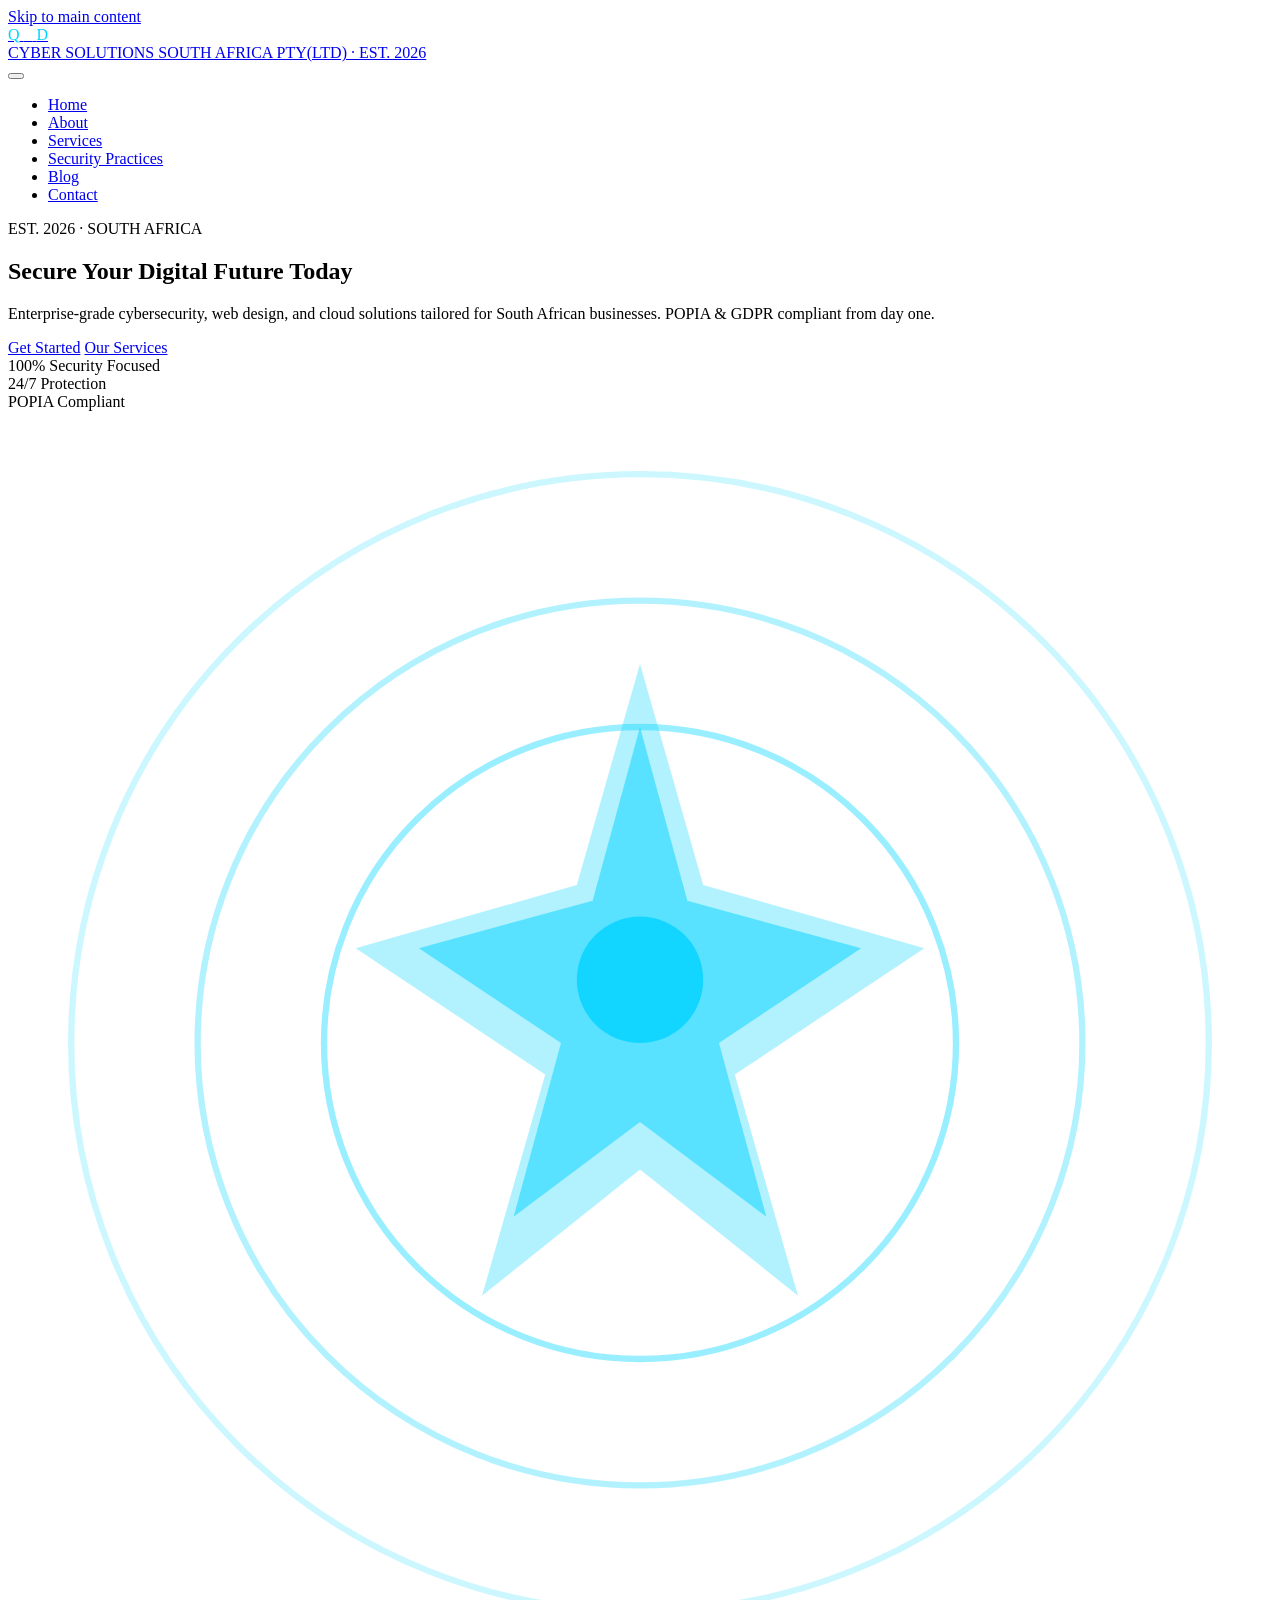
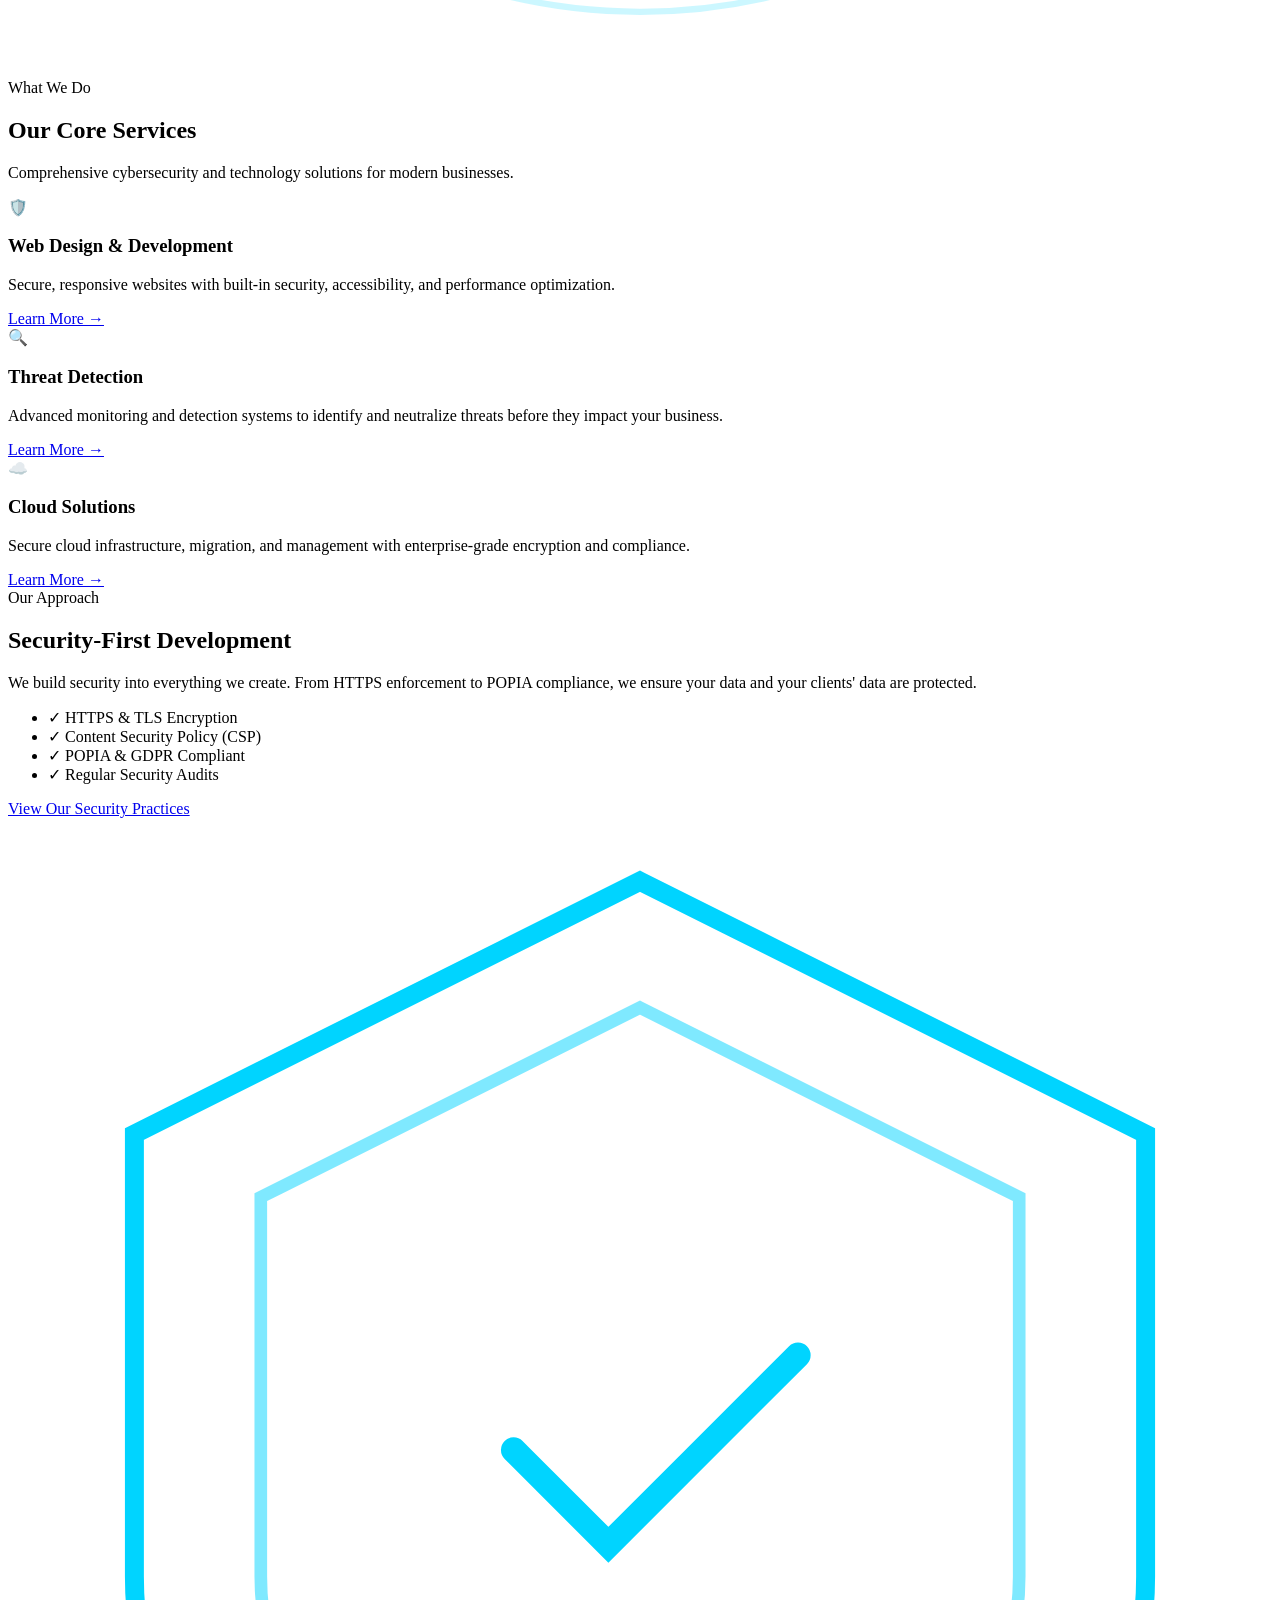
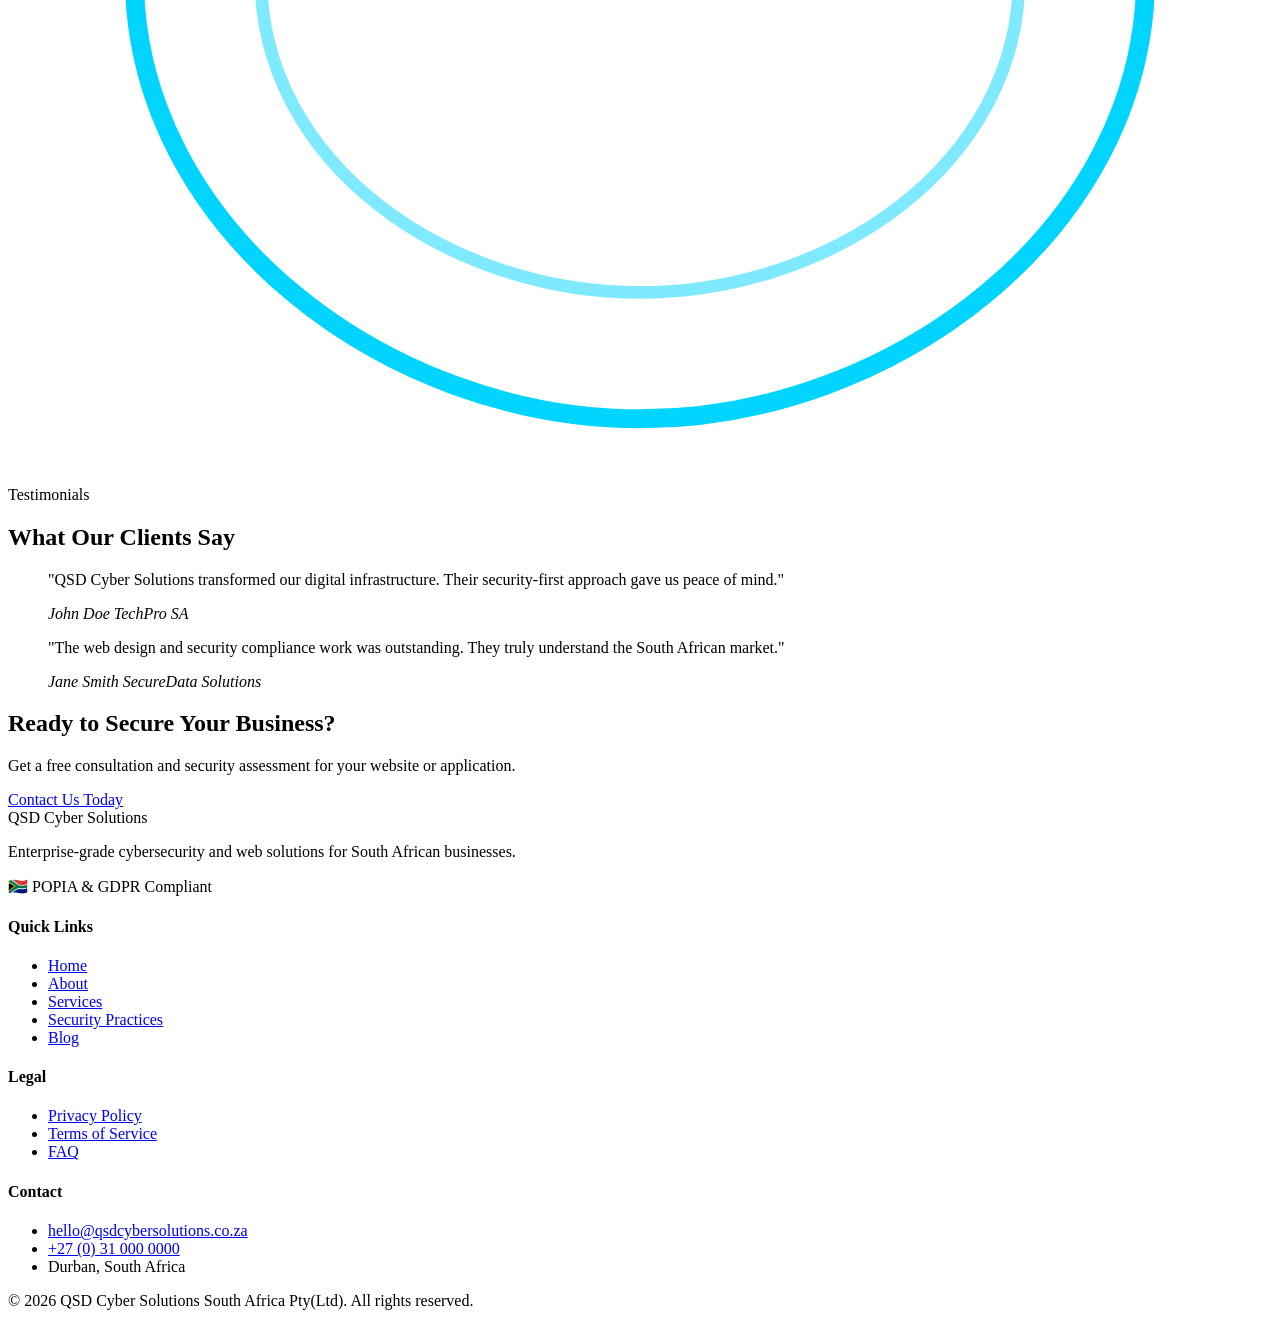
==== index.html @ 890af14a "Add files via upload" ====
<!DOCTYPE html>
<html lang="en">
<head>
    <meta charset="UTF-8">
    <meta name="viewport" content="width=device-width, initial-scale=1.0">
    <title>QSD Cyber Solutions | Cybersecurity & Web Design South Africa</title>
    <meta name="description" content="QSD Cyber Solutions provides enterprise-grade cybersecurity, web design, and cloud solutions in South Africa. POPIA & GDPR compliant.">
    <meta name="keywords" content="cybersecurity, web design, cloud solutions, POPIA, GDPR, South Africa, Durban">
    
    <!-- Open Graph Tags -->
    <meta property="og:title" content="QSD Cyber Solutions | Cybersecurity & Web Design">
    <meta property="og:description" content="Enterprise-grade cybersecurity and web solutions in South Africa.">
    <meta property="og:type" content="website">
    <meta property="og:url" content="https://qsdcybersolutions.co.za">
    <meta property="og:image" content="https://qsdcybersolutions.co.za/assets/images/og-image.jpg">
    
    <!-- Canonical URL -->
    <link rel="canonical" href="https://mfaniseni411202.github.io/qsdcybersolutions//">
    
    <!-- Stylesheets -->
    <link rel="stylesheet" href="assets/css/style.css">
    
    <!-- Preconnect for Google Fonts -->
    <link rel="preconnect" href="https://fonts.googleapis.com">
    <link rel="preconnect" href="https://fonts.gstatic.com" crossorigin>
    <link href="https://fonts.googleapis.com/css2?family=Inter:wght@300;400;500;600;700;900&display=swap" rel="stylesheet">
    
    <!-- Favicon -->
    <link rel="icon" type="image/x-icon" href="assets/images/favicon.ico">
</head>
<body>
    <!-- Skip to main content - Accessibility -->
    <a href="#main-content" class="skip-link">Skip to main content</a>
    
    <!-- Header -->
    <header role="banner" class="site-header">
        <div class="container">
            <div class="header-inner">
                <!-- Logo with Pixar-style animation -->
                <div class="logo-container">
                    <a href="/" aria-label="QSD Cyber Solutions Home">
                        <div class="logo-wrapper">
                            <!-- Light source (Pixar-style) -->
                            <div class="logo-light-source" aria-hidden="true">
                                <div class="light-beam"></div>
                            </div>
                            <!-- Animated letters -->
                            <div class="logo-letters">
                                <span class="logo-letter" style="color: #00d4ff;">Q</span>
                                <span class="logo-letter" style="color: #ffffff;">S</span>
                                <span class="logo-letter" style="color: #00d4ff;">D</span>
                            </div>
                            <div class="logo-text">
                                <span class="logo-subtitle">CYBER SOLUTIONS</span>
                                <span class="logo-subtitle-small">SOUTH AFRICA PTY(LTD) · EST. 2026</span>
                            </div>
                        </div>
                    </a>
                </div>
                
                <!-- Navigation -->
                <nav role="navigation" aria-label="Main navigation" class="main-nav">
                    <button class="nav-toggle" aria-expanded="false" aria-controls="nav-menu" aria-label="Toggle navigation menu">
                        <span class="hamburger"></span>
                        <span class="hamburger"></span>
                        <span class="hamburger"></span>
                    </button>
                    <ul id="nav-menu" class="nav-menu" role="menubar">
                        <li role="none"><a href="/" role="menuitem" aria-current="page">Home</a></li>
                        <li role="none"><a href="/about.html" role="menuitem">About</a></li>
                        <li role="none"><a href="/services.html" role="menuitem">Services</a></li>
                        <li role="none"><a href="/security-practices.html" role="menuitem">Security Practices</a></li>
                        <li role="none"><a href="/blog/" role="menuitem">Blog</a></li>
                        <li role="none"><a href="/contact.html" role="menuitem" class="nav-cta">Contact</a></li>
                    </ul>
                </nav>
            </div>
        </div>
    </header>
    
    <!-- Main Content -->
    <main id="main-content" role="main">
        <!-- Hero Section -->
        <section class="hero" aria-labelledby="hero-title">
            <div class="container">
                <div class="hero-grid">
                    <div class="hero-content">
                        <div class="hero-badge">EST. 2026 · SOUTH AFRICA</div>
                        <h1 id="hero-title">Secure Your Digital Future <span class="highlight">Today</span></h1>
                        <p class="hero-description">
                            Enterprise-grade cybersecurity, web design, and cloud solutions tailored for 
                            South African businesses. POPIA & GDPR compliant from day one.
                        </p>
                        <div class="hero-buttons">
                            <a href="/contact.html" class="btn btn-primary">Get Started</a>
                            <a href="/services.html" class="btn btn-secondary">Our Services</a>
                        </div>
                        <div class="hero-stats">
                            <div class="stat-item">
                                <span class="stat-number">100%</span>
                                <span class="stat-label">Security Focused</span>
                            </div>
                            <div class="stat-item">
                                <span class="stat-number">24/7</span>
                                <span class="stat-label">Protection</span>
                            </div>
                            <div class="stat-item">
                                <span class="stat-number">POPIA</span>
                                <span class="stat-label">Compliant</span>
                            </div>
                        </div>
                    </div>
                    <div class="hero-image" aria-hidden="true">
                        <div class="hero-graphic">
                            <svg viewBox="0 0 400 400" fill="none" xmlns="http://www.w3.org/2000/svg">
                                <circle cx="200" cy="200" r="180" stroke="#00d4ff" stroke-width="2" opacity="0.2"/>
                                <circle cx="200" cy="200" r="140" stroke="#00d4ff" stroke-width="2" opacity="0.3"/>
                                <circle cx="200" cy="200" r="100" stroke="#00d4ff" stroke-width="2" opacity="0.4"/>
                                <path d="M200 80 L220 150 L290 170 L230 210 L250 280 L200 240 L150 280 L170 210 L110 170 L180 150 L200 80Z" fill="#00d4ff" opacity="0.3"/>
                                <path d="M200 100 L215 155 L270 170 L225 200 L240 255 L200 225 L160 255 L175 200 L130 170 L185 155 L200 100Z" fill="#00d4ff" opacity="0.5"/>
                                <circle cx="200" cy="180" r="20" fill="#00d4ff" opacity="0.8"/>
                            </svg>
                        </div>
                    </div>
                </div>
            </div>
        </section>
        
        <!-- Services Overview -->
        <section class="services-overview" aria-labelledby="services-title">
            <div class="container">
                <div class="section-header">
                    <span class="section-tag">What We Do</span>
                    <h2 id="services-title">Our Core Services</h2>
                    <p>Comprehensive cybersecurity and technology solutions for modern businesses.</p>
                </div>
                <div class="services-grid">
                    <article class="service-card">
                        <div class="service-icon" aria-hidden="true">🛡️</div>
                        <h3>Web Design & Development</h3>
                        <p>Secure, responsive websites with built-in security, accessibility, and performance optimization.</p>
                        <a href="/services.html#web-design" aria-label="Learn more about Web Design">Learn More →</a>
                    </article>
                    <article class="service-card">
                        <div class="service-icon" aria-hidden="true">🔍</div>
                        <h3>Threat Detection</h3>
                        <p>Advanced monitoring and detection systems to identify and neutralize threats before they impact your business.</p>
                        <a href="/services.html#threat-detection" aria-label="Learn more about Threat Detection">Learn More →</a>
                    </article>
                    <article class="service-card">
                        <div class="service-icon" aria-hidden="true">☁️</div>
                        <h3>Cloud Solutions</h3>
                        <p>Secure cloud infrastructure, migration, and management with enterprise-grade encryption and compliance.</p>
                        <a href="/services.html#cloud-solutions" aria-label="Learn more about Cloud Solutions">Learn More →</a>
                    </article>
                </div>
            </div>
        </section>
        
        <!-- Security Practices Teaser -->
        <section class="security-teaser" aria-labelledby="security-title">
            <div class="container">
                <div class="security-teaser-grid">
                    <div class="security-teaser-content">
                        <span class="section-tag">Our Approach</span>
                        <h2 id="security-title">Security-First Development</h2>
                        <p>We build security into everything we create. From HTTPS enforcement to POPIA compliance, we ensure your data and your clients' data are protected.</p>
                        <ul class="security-features">
                            <li>✓ HTTPS & TLS Encryption</li>
                            <li>✓ Content Security Policy (CSP)</li>
                            <li>✓ POPIA & GDPR Compliant</li>
                            <li>✓ Regular Security Audits</li>
                        </ul>
                        <a href="/security-practices.html" class="btn btn-primary">View Our Security Practices</a>
                    </div>
                    <div class="security-teaser-image" aria-hidden="true">
                        <div class="security-shield">
                            <svg viewBox="0 0 200 200" fill="none">
                                <path d="M100 10 L180 50 L180 120 C180 160 140 190 100 190 C60 190 20 160 20 120 L20 50 L100 10Z" stroke="#00d4ff" stroke-width="3" fill="none"/>
                                <path d="M100 30 L160 60 L160 120 C160 150 130 170 100 170 C70 170 40 150 40 120 L40 60 L100 30Z" stroke="#00d4ff" stroke-width="2" fill="none" opacity="0.5"/>
                                <path d="M80 100 L95 115 L125 85" stroke="#00d4ff" stroke-width="4" stroke-linecap="round"/>
                            </svg>
                        </div>
                    </div>
                </div>
            </div>
        </section>
        
        <!-- Testimonials -->
        <section class="testimonials" aria-labelledby="testimonials-title">
            <div class="container">
                <div class="section-header">
                    <span class="section-tag">Testimonials</span>
                    <h2 id="testimonials-title">What Our Clients Say</h2>
                </div>
                <div class="testimonials-grid">
                    <blockquote class="testimonial-card">
                        <p>"QSD Cyber Solutions transformed our digital infrastructure. Their security-first approach gave us peace of mind."</p>
                        <cite>
                            <span class="client-name">John Doe</span>
                            <span class="client-company">TechPro SA</span>
                        </cite>
                    </blockquote>
                    <blockquote class="testimonial-card">
                        <p>"The web design and security compliance work was outstanding. They truly understand the South African market."</p>
                        <cite>
                            <span class="client-name">Jane Smith</span>
                            <span class="client-company">SecureData Solutions</span>
                        </cite>
                    </blockquote>
                </div>
            </div>
        </section>
        
        <!-- CTA Section -->
        <section class="cta-section" aria-labelledby="cta-title">
            <div class="container">
                <div class="cta-content">
                    <h2 id="cta-title">Ready to Secure Your Business?</h2>
                    <p>Get a free consultation and security assessment for your website or application.</p>
                    <a href="/contact.html" class="btn btn-primary btn-large">Contact Us Today</a>
                </div>
            </div>
        </section>
    </main>
    
    <!-- Footer -->
    <footer role="contentinfo" class="site-footer">
        <div class="container">
            <div class="footer-grid">
                <div class="footer-brand">
                    <div class="footer-logo">
                        <span class="footer-logo-letter">QSD</span>
                        <span class="footer-logo-text">Cyber Solutions</span>
                    </div>
                    <p>Enterprise-grade cybersecurity and web solutions for South African businesses.</p>
                    <p class="footer-compliance">🇿🇦 POPIA & GDPR Compliant</p>
                </div>
                <div class="footer-links">
                    <h4>Quick Links</h4>
                    <ul>
                        <li><a href="/">Home</a></li>
                        <li><a href="/about.html">About</a></li>
                        <li><a href="/services.html">Services</a></li>
                        <li><a href="/security-practices.html">Security Practices</a></li>
                        <li><a href="/blog/">Blog</a></li>
                    </ul>
                </div>
                <div class="footer-links">
                    <h4>Legal</h4>
                    <ul>
                        <li><a href="/privacy.html">Privacy Policy</a></li>
                        <li><a href="/terms.html">Terms of Service</a></li>
                        <li><a href="/faq.html">FAQ</a></li>
                    </ul>
                </div>
                <div class="footer-contact">
                    <h4>Contact</h4>
                    <ul>
                        <li><a href="mailto:hello@qsdcybersolutions.co.za">hello@qsdcybersolutions.co.za</a></li>
                        <li><a href="tel:+27310000000">+27 (0) 31 000 0000</a></li>
                        <li>Durban, South Africa</li>
                    </ul>
                </div>
            </div>
            <div class="footer-bottom">
                <p>&copy; 2026 QSD Cyber Solutions South Africa Pty(Ltd). All rights reserved.</p>
            </div>
        </div>
    </footer>
    
    <!-- JavaScript -->
    <script src="assets/js/main.js" defer></script>
</body>
</html>
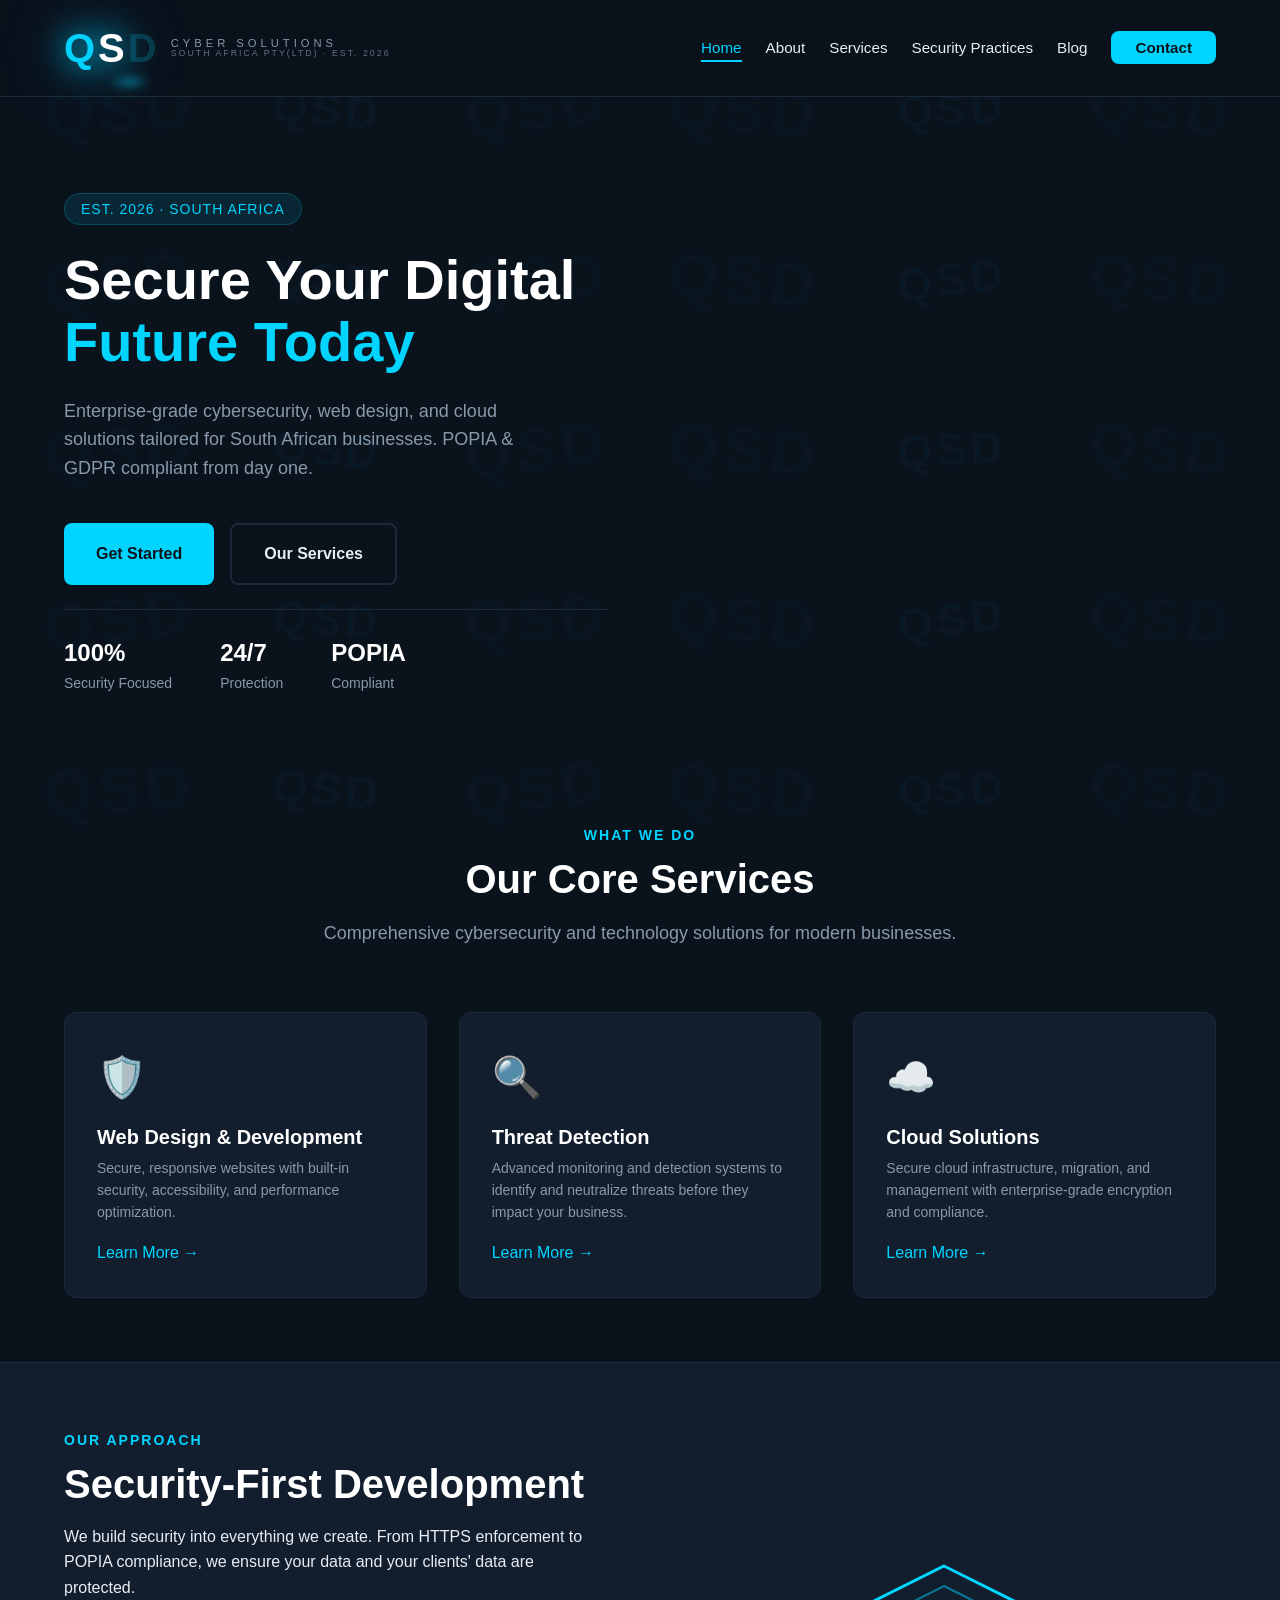
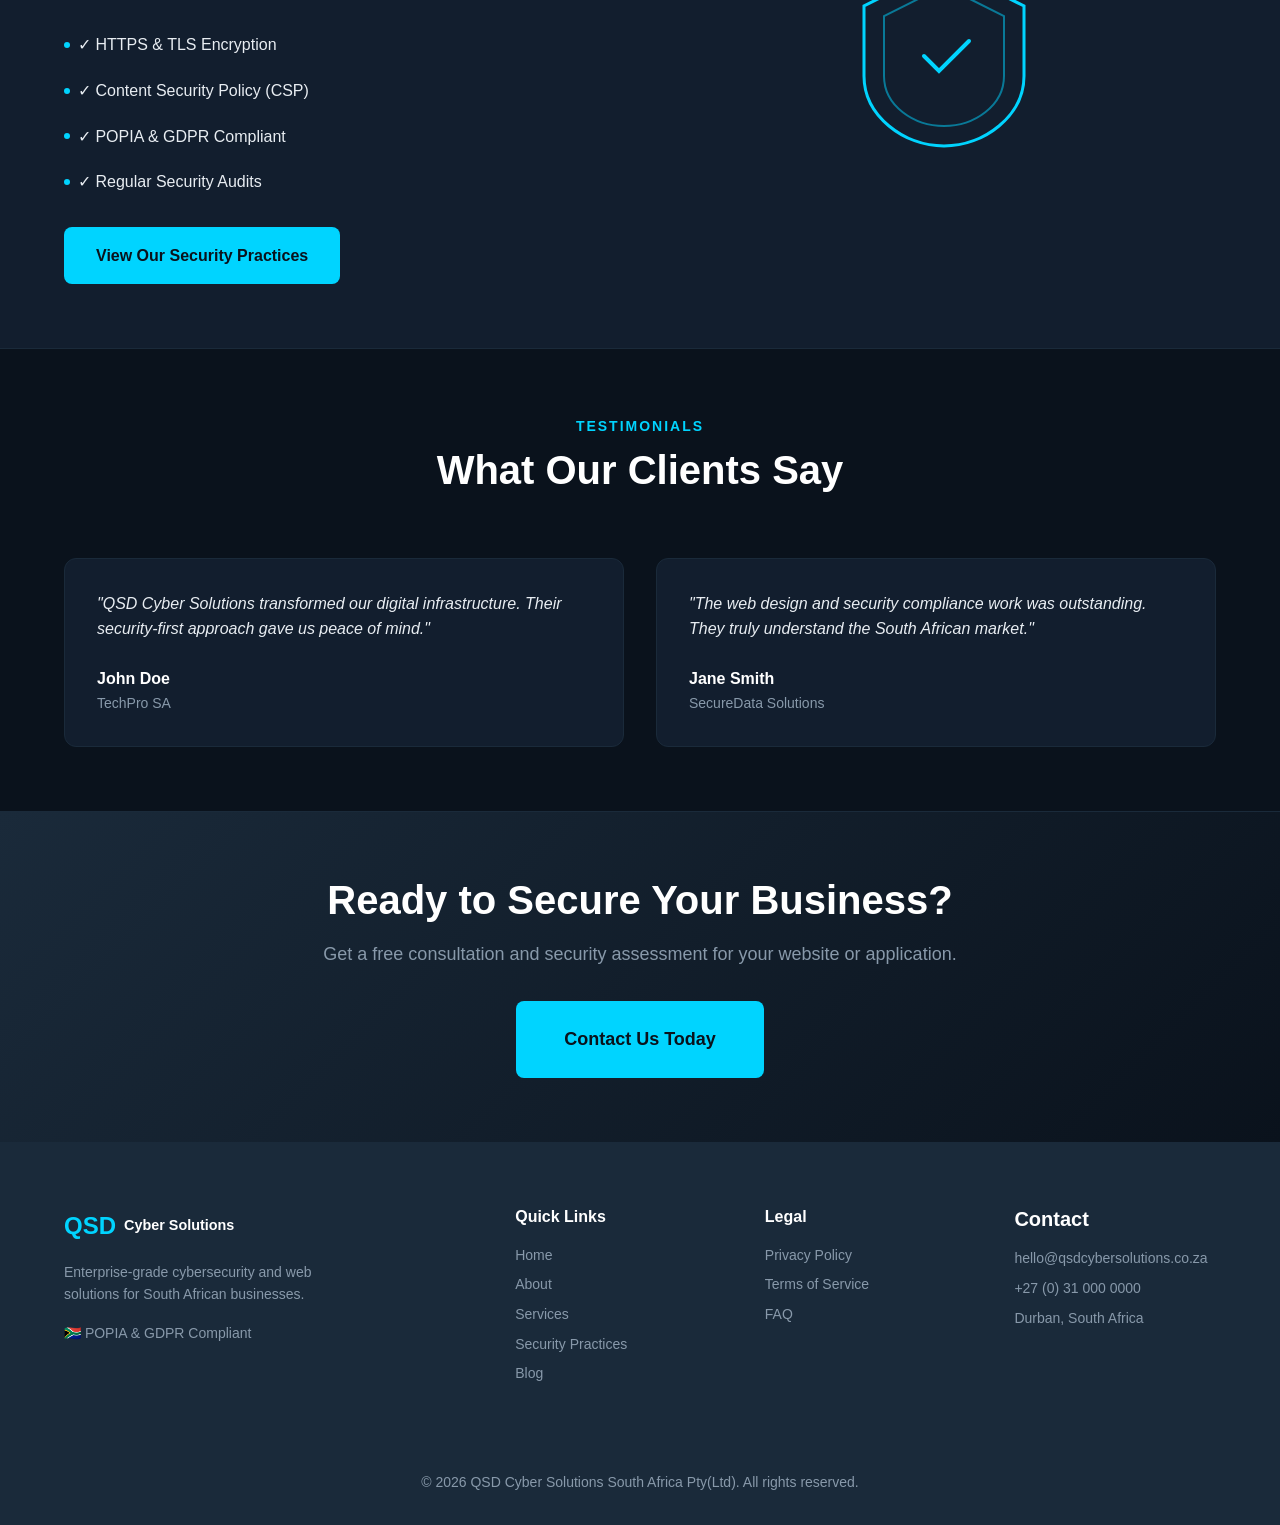
==== commit 28f8a9f4: "Add files via upload" ====
--- a/index.html
+++ b/index.html
@@ -12,10 +12,9 @@
     <meta property="og:description" content="Enterprise-grade cybersecurity and web solutions in South Africa.">
     <meta property="og:type" content="website">
     <meta property="og:url" content="https://qsdcybersolutions.co.za">
-    <meta property="og:image" content="https://qsdcybersolutions.co.za/assets/images/og-image.jpg">
     
     <!-- Canonical URL -->
-    <link rel="canonical" href="https://mfaniseni411202.github.io/qsdcybersolutions//">
+    <link rel="canonical" href="https://qsdcybersolutions.co.za/">
     
     <!-- Stylesheets -->
     <link rel="stylesheet" href="assets/css/style.css">
@@ -25,10 +24,171 @@
     <link rel="preconnect" href="https://fonts.gstatic.com" crossorigin>
     <link href="https://fonts.googleapis.com/css2?family=Inter:wght@300;400;500;600;700;900&display=swap" rel="stylesheet">
     
-    <!-- Favicon -->
-    <link rel="icon" type="image/x-icon" href="assets/images/favicon.ico">
+    <!-- ===== QSD BACKGROUND STYLES ===== -->
+    <style>
+        /* ========================================
+           QSD LOGO BACKGROUND PATTERN
+           ======================================== */
+        .qsd-bg-pattern {
+            position: fixed;
+            top: 0;
+            left: 0;
+            right: 0;
+            bottom: 0;
+            z-index: 0;
+            pointer-events: none;
+            overflow: hidden;
+            display: grid;
+            grid-template-columns: repeat(auto-fill, minmax(140px, 1fr));
+            gap: 30px 50px;
+            padding: 40px;
+            opacity: 0.06;
+        }
+
+        .qsd-bg-pattern .qsd-logo-bg {
+            font-size: 3.5rem;
+            font-weight: 900;
+            color: #00d4ff;
+            font-family: 'Inter', sans-serif;
+            display: flex;
+            align-items: center;
+            justify-content: center;
+            text-shadow: 0 0 40px rgba(0, 212, 255, 0.1);
+            letter-spacing: 4px;
+            animation: qsdFloat 15s infinite ease-in-out;
+            opacity: 0.5;
+            transition: opacity 3s ease;
+        }
+
+        .qsd-bg-pattern .qsd-logo-bg:nth-child(1) { animation-delay: 0s; }
+        .qsd-bg-pattern .qsd-logo-bg:nth-child(2) { animation-delay: 0.8s; }
+        .qsd-bg-pattern .qsd-logo-bg:nth-child(3) { animation-delay: 1.6s; }
+        .qsd-bg-pattern .qsd-logo-bg:nth-child(4) { animation-delay: 2.4s; }
+        .qsd-bg-pattern .qsd-logo-bg:nth-child(5) { animation-delay: 3.2s; }
+        .qsd-bg-pattern .qsd-logo-bg:nth-child(6) { animation-delay: 4.0s; }
+        .qsd-bg-pattern .qsd-logo-bg:nth-child(7) { animation-delay: 0.4s; }
+        .qsd-bg-pattern .qsd-logo-bg:nth-child(8) { animation-delay: 1.2s; }
+        .qsd-bg-pattern .qsd-logo-bg:nth-child(9) { animation-delay: 2.0s; }
+        .qsd-bg-pattern .qsd-logo-bg:nth-child(10) { animation-delay: 2.8s; }
+        .qsd-bg-pattern .qsd-logo-bg:nth-child(11) { animation-delay: 3.6s; }
+        .qsd-bg-pattern .qsd-logo-bg:nth-child(12) { animation-delay: 4.4s; }
+        .qsd-bg-pattern .qsd-logo-bg:nth-child(13) { animation-delay: 0.6s; }
+        .qsd-bg-pattern .qsd-logo-bg:nth-child(14) { animation-delay: 1.4s; }
+        .qsd-bg-pattern .qsd-logo-bg:nth-child(15) { animation-delay: 2.2s; }
+        .qsd-bg-pattern .qsd-logo-bg:nth-child(16) { animation-delay: 3.0s; }
+        .qsd-bg-pattern .qsd-logo-bg:nth-child(17) { animation-delay: 3.8s; }
+        .qsd-bg-pattern .qsd-logo-bg:nth-child(18) { animation-delay: 4.6s; }
+        .qsd-bg-pattern .qsd-logo-bg:nth-child(19) { animation-delay: 0.2s; }
+        .qsd-bg-pattern .qsd-logo-bg:nth-child(20) { animation-delay: 1.0s; }
+
+        .qsd-bg-pattern .qsd-logo-bg:nth-child(3n+1) { font-size: 4rem; opacity: 0.4; }
+        .qsd-bg-pattern .qsd-logo-bg:nth-child(3n+2) { font-size: 2.8rem; opacity: 0.6; }
+        .qsd-bg-pattern .qsd-logo-bg:nth-child(3n+3) { font-size: 3.8rem; opacity: 0.3; }
+
+        .qsd-bg-pattern .qsd-logo-bg:nth-child(4n+1) { transform: rotate(-3deg); }
+        .qsd-bg-pattern .qsd-logo-bg:nth-child(4n+2) { transform: rotate(5deg); }
+        .qsd-bg-pattern .qsd-logo-bg:nth-child(4n+3) { transform: rotate(-7deg); }
+        .qsd-bg-pattern .qsd-logo-bg:nth-child(4n+4) { transform: rotate(4deg); }
+
+        @keyframes qsdFloat {
+            0%, 100% {
+                transform: translateY(0px) scale(1);
+            }
+            25% {
+                transform: translateY(-8px) scale(1.02);
+            }
+            50% {
+                transform: translateY(5px) scale(0.98);
+            }
+            75% {
+                transform: translateY(-4px) scale(1.01);
+            }
+        }
+
+        /* Content sits above background */
+        .site-header,
+        .hero,
+        .services-overview,
+        .security-teaser,
+        .testimonials,
+        .cta-section,
+        .site-footer,
+        main,
+        footer {
+            position: relative;
+            z-index: 1;
+        }
+
+        .hero {
+            z-index: 2;
+        }
+
+        @media (max-width: 768px) {
+            .qsd-bg-pattern {
+                grid-template-columns: repeat(auto-fill, minmax(100px, 1fr));
+                gap: 20px 30px;
+                padding: 20px;
+                opacity: 0.04;
+            }
+            .qsd-bg-pattern .qsd-logo-bg {
+                font-size: 2.5rem;
+            }
+            .qsd-bg-pattern .qsd-logo-bg:nth-child(3n+1) { font-size: 3rem; }
+            .qsd-bg-pattern .qsd-logo-bg:nth-child(3n+2) { font-size: 2rem; }
+            .qsd-bg-pattern .qsd-logo-bg:nth-child(3n+3) { font-size: 2.8rem; }
+        }
+
+        @media (max-width: 480px) {
+            .qsd-bg-pattern {
+                grid-template-columns: repeat(auto-fill, minmax(80px, 1fr));
+                gap: 15px 20px;
+                padding: 15px;
+                opacity: 0.03;
+            }
+            .qsd-bg-pattern .qsd-logo-bg {
+                font-size: 2rem;
+            }
+            .qsd-bg-pattern .qsd-logo-bg:nth-child(3n+1) { font-size: 2.4rem; }
+            .qsd-bg-pattern .qsd-logo-bg:nth-child(3n+2) { font-size: 1.6rem; }
+            .qsd-bg-pattern .qsd-logo-bg:nth-child(3n+3) { font-size: 2.2rem; }
+        }
+    </style>
 </head>
 <body>
+    <!-- ===== QSD LOGO BACKGROUND PATTERN ===== -->
+    <div class="qsd-bg-pattern" aria-hidden="true">
+        <span class="qsd-logo-bg">QSD</span>
+        <span class="qsd-logo-bg">QSD</span>
+        <span class="qsd-logo-bg">QSD</span>
+        <span class="qsd-logo-bg">QSD</span>
+        <span class="qsd-logo-bg">QSD</span>
+        <span class="qsd-logo-bg">QSD</span>
+        <span class="qsd-logo-bg">QSD</span>
+        <span class="qsd-logo-bg">QSD</span>
+        <span class="qsd-logo-bg">QSD</span>
+        <span class="qsd-logo-bg">QSD</span>
+        <span class="qsd-logo-bg">QSD</span>
+        <span class="qsd-logo-bg">QSD</span>
+        <span class="qsd-logo-bg">QSD</span>
+        <span class="qsd-logo-bg">QSD</span>
+        <span class="qsd-logo-bg">QSD</span>
+        <span class="qsd-logo-bg">QSD</span>
+        <span class="qsd-logo-bg">QSD</span>
+        <span class="qsd-logo-bg">QSD</span>
+        <span class="qsd-logo-bg">QSD</span>
+        <span class="qsd-logo-bg">QSD</span>
+        <span class="qsd-logo-bg">QSD</span>
+        <span class="qsd-logo-bg">QSD</span>
+        <span class="qsd-logo-bg">QSD</span>
+        <span class="qsd-logo-bg">QSD</span>
+        <span class="qsd-logo-bg">QSD</span>
+        <span class="qsd-logo-bg">QSD</span>
+        <span class="qsd-logo-bg">QSD</span>
+        <span class="qsd-logo-bg">QSD</span>
+        <span class="qsd-logo-bg">QSD</span>
+        <span class="qsd-logo-bg">QSD</span>
+    </div>
+
     <!-- Skip to main content - Accessibility -->
     <a href="#main-content" class="skip-link">Skip to main content</a>
     
@@ -40,11 +200,9 @@
                 <div class="logo-container">
                     <a href="/" aria-label="QSD Cyber Solutions Home">
                         <div class="logo-wrapper">
-                            <!-- Light source (Pixar-style) -->
                             <div class="logo-light-source" aria-hidden="true">
                                 <div class="light-beam"></div>
                             </div>
-                            <!-- Animated letters -->
                             <div class="logo-letters">
                                 <span class="logo-letter" style="color: #00d4ff;">Q</span>
                                 <span class="logo-letter" style="color: #ffffff;">S</span>
@@ -86,10 +244,10 @@
                 <div class="hero-grid">
                     <div class="hero-content">
                         <div class="hero-badge">EST. 2026 · SOUTH AFRICA</div>
-                        <h1 id="hero-title">Secure Your Digital Future <span class="highlight">Today</span></h1>
+                        <h1 id="hero-title">Secure Your Digital <span class="highlight">Future Today</span></h1>
                         <p class="hero-description">
                             Enterprise-grade cybersecurity, web design, and cloud solutions tailored for 
-                            South African businesses. POPIA & GDPR compliant from day one.
+                            South African businesses. POPIA &amp; GDPR compliant from day one.
                         </p>
                         <div class="hero-buttons">
                             <a href="/contact.html" class="btn btn-primary">Get Started</a>
@@ -137,7 +295,7 @@
                 <div class="services-grid">
                     <article class="service-card">
                         <div class="service-icon" aria-hidden="true">🛡️</div>
-                        <h3>Web Design & Development</h3>
+                        <h3>Web Design &amp; Development</h3>
                         <p>Secure, responsive websites with built-in security, accessibility, and performance optimization.</p>
                         <a href="/services.html#web-design" aria-label="Learn more about Web Design">Learn More →</a>
                     </article>
@@ -166,9 +324,9 @@
                         <h2 id="security-title">Security-First Development</h2>
                         <p>We build security into everything we create. From HTTPS enforcement to POPIA compliance, we ensure your data and your clients' data are protected.</p>
                         <ul class="security-features">
-                            <li>✓ HTTPS & TLS Encryption</li>
+                            <li>✓ HTTPS &amp; TLS Encryption</li>
                             <li>✓ Content Security Policy (CSP)</li>
-                            <li>✓ POPIA & GDPR Compliant</li>
+                            <li>✓ POPIA &amp; GDPR Compliant</li>
                             <li>✓ Regular Security Audits</li>
                         </ul>
                         <a href="/security-practices.html" class="btn btn-primary">View Our Security Practices</a>
@@ -234,7 +392,7 @@
                         <span class="footer-logo-text">Cyber Solutions</span>
                     </div>
                     <p>Enterprise-grade cybersecurity and web solutions for South African businesses.</p>
-                    <p class="footer-compliance">🇿🇦 POPIA & GDPR Compliant</p>
+                    <p class="footer-compliance">🇿🇦 POPIA &amp; GDPR Compliant</p>
                 </div>
                 <div class="footer-links">
                     <h4>Quick Links</h4>
--- a/assets/css/style.css
+++ b/assets/css/style.css
@@ -0,0 +1,1597 @@
+/* ========================================
+   QSD Cyber Solutions - Production CSS
+   Security, Accessibility, Performance
+   WCAG 2.1 AA Compliant
+   ======================================== */
+
+/* ========================================
+   1. CSS Variables (Design Tokens)
+   ======================================== */
+:root {
+    /* Colors - High Contrast for Accessibility */
+    --color-primary: #00d4ff;
+    --color-primary-dark: #0099cc;
+    --color-primary-darker: #006699;
+    --color-secondary: #1a2a3a;
+    --color-secondary-light: #2a3a4a;
+    --color-background: #0a121c;
+    --color-background-light: #121e2e;
+    --color-text: #e8edf2;
+    --color-text-muted: #8899aa;
+    --color-text-light: #ffffff;
+    --color-border: #1a2a3a;
+    --color-success: #00cc66;
+    --color-error: #ff4444;
+    --color-warning: #ffaa00;
+    
+    /* Typography */
+    --font-family: 'Inter', -apple-system, BlinkMacSystemFont, 'Segoe UI', Roboto, Oxygen, Ubuntu, sans-serif;
+    --font-size-base: 1rem;
+    --font-size-small: 0.875rem;
+    --font-size-large: 1.125rem;
+    --font-size-xl: 1.25rem;
+    --font-size-2xl: 1.5rem;
+    --font-size-3xl: 2rem;
+    --font-size-4xl: 2.5rem;
+    --font-size-5xl: 3.5rem;
+    
+    /* Spacing */
+    --spacing-xs: 0.25rem;
+    --spacing-sm: 0.5rem;
+    --spacing-md: 1rem;
+    --spacing-lg: 1.5rem;
+    --spacing-xl: 2rem;
+    --spacing-2xl: 3rem;
+    --spacing-3xl: 4rem;
+    --spacing-4xl: 6rem;
+    
+    /* Layout */
+    --container-max-width: 1200px;
+    --border-radius: 8px;
+    --border-radius-lg: 12px;
+    --box-shadow: 0 4px 20px rgba(0, 0, 0, 0.3);
+    --transition: 0.3s ease;
+    
+    /* Z-Index Scale */
+    --z-dropdown: 1000;
+    --z-header: 900;
+    --z-overlay: 800;
+    --z-modal: 1100;
+    --z-skip-link: 9999;
+}
+
+/* ========================================
+   2. Reset & Base
+   ======================================== */
+*,
+*::before,
+*::after {
+    margin: 0;
+    padding: 0;
+    box-sizing: border-box;
+}
+
+html {
+    scroll-behavior: smooth;
+    -webkit-text-size-adjust: 100%;
+}
+
+body {
+    font-family: var(--font-family);
+    font-size: var(--font-size-base);
+    line-height: 1.6;
+    color: var(--color-text);
+    background-color: var(--color-background);
+    -webkit-font-smoothing: antialiased;
+    -moz-osx-font-smoothing: grayscale;
+}
+
+/* ========================================
+   3. Accessibility - Skip Link
+   ======================================== */
+.skip-link {
+    position: absolute;
+    top: -100%;
+    left: 50%;
+    transform: translateX(-50%);
+    padding: var(--spacing-md) var(--spacing-lg);
+    background: var(--color-primary);
+    color: var(--color-background);
+    font-weight: 600;
+    border-radius: 0 0 var(--border-radius) var(--border-radius);
+    z-index: var(--z-skip-link);
+    text-decoration: none;
+    transition: top 0.3s ease;
+}
+
+.skip-link:focus {
+    top: 0;
+}
+
+/* ========================================
+   4. Focus Indicators (Accessibility)
+   ======================================== */
+:focus-visible {
+    outline: 3px solid var(--color-primary);
+    outline-offset: 2px;
+}
+
+/* ========================================
+   5. Container
+   ======================================== */
+.container {
+    max-width: var(--container-max-width);
+    margin: 0 auto;
+    padding: 0 var(--spacing-lg);
+}
+
+/* ========================================
+   6. Typography
+   ======================================== */
+h1, h2, h3, h4, h5, h6 {
+    color: var(--color-text-light);
+    line-height: 1.2;
+    font-weight: 700;
+    margin-bottom: var(--spacing-md);
+}
+
+h1 { font-size: var(--font-size-5xl); }
+h2 { font-size: var(--font-size-4xl); }
+h3 { font-size: var(--font-size-2xl); }
+h4 { font-size: var(--font-size-xl); }
+
+p {
+    margin-bottom: var(--spacing-md);
+    color: var(--color-text);
+}
+
+a {
+    color: var(--color-primary);
+    text-decoration: none;
+    transition: color var(--transition);
+}
+
+a:hover {
+    color: var(--color-primary-dark);
+    text-decoration: underline;
+}
+
+a:focus-visible {
+    outline: 3px solid var(--color-primary);
+    outline-offset: 2px;
+}
+
+ul, ol {
+    padding-left: var(--spacing-xl);
+    margin-bottom: var(--spacing-md);
+}
+
+li {
+    margin-bottom: var(--spacing-xs);
+}
+
+.highlight {
+    color: var(--color-primary);
+}
+
+/* ========================================
+   7. Header & Navigation
+   ======================================== */
+.site-header {
+    background: rgba(10, 18, 28, 0.95);
+    backdrop-filter: blur(10px);
+    -webkit-backdrop-filter: blur(10px);
+    border-bottom: 1px solid var(--color-border);
+    padding: var(--spacing-md) 0;
+    position: sticky;
+    top: 0;
+    z-index: var(--z-header);
+}
+
+.header-inner {
+    display: flex;
+    justify-content: space-between;
+    align-items: center;
+    gap: var(--spacing-lg);
+}
+
+/* ========================================
+   8. Logo & QSD Animation
+   ======================================== */
+.logo-container {
+    flex-shrink: 0;
+}
+
+.logo-wrapper {
+    position: relative;
+    display: inline-flex;
+    align-items: center;
+    gap: var(--spacing-sm);
+}
+
+.logo-light-source {
+    position: absolute;
+    bottom: -5px;
+    left: 0;
+    width: 35px;
+    height: 6px;
+    background: radial-gradient(ellipse, var(--color-primary), transparent);
+    border-radius: 50%;
+    opacity: 0;
+    transition: all 0.8s ease;
+    filter: blur(4px);
+    pointer-events: none;
+}
+
+.logo-light-source.active {
+    opacity: 0.8;
+}
+
+.light-beam {
+    width: 100%;
+    height: 100%;
+    background: radial-gradient(ellipse, var(--color-primary) 10%, rgba(0, 212, 255, 0.3) 50%, transparent 80%);
+    border-radius: 50%;
+    filter: blur(8px);
+    animation: pulse-glow 2s infinite alternate;
+}
+
+@keyframes pulse-glow {
+    0% { transform: scale(1); opacity: 0.7; }
+    100% { transform: scale(1.5); opacity: 1; }
+}
+
+.logo-letters {
+    display: flex;
+    gap: 1px;
+    font-size: 2.5rem;
+    font-weight: 900;
+    letter-spacing: 2px;
+    font-family: var(--font-family);
+}
+
+.logo-letter {
+    display: inline-block;
+    opacity: 0.2;
+    transition: all 0.8s cubic-bezier(0.34, 1.56, 0.64, 1);
+    text-shadow: none;
+}
+
+.logo-letter.lit {
+    opacity: 1;
+    text-shadow: 0 0 30px var(--color-primary), 0 0 60px var(--color-primary-dark);
+    transform: scale(1.05);
+}
+
+.logo-text {
+    display: flex;
+    flex-direction: column;
+    line-height: 1.1;
+    margin-left: var(--spacing-xs);
+}
+
+.logo-subtitle {
+    font-size: 0.7rem;
+    letter-spacing: 4px;
+    color: var(--color-text-muted);
+    font-weight: 500;
+}
+
+.logo-subtitle-small {
+    font-size: 0.55rem;
+    letter-spacing: 2px;
+    color: var(--color-text-muted);
+    font-weight: 300;
+    opacity: 0.7;
+}
+
+/* ========================================
+   9. Navigation
+   ======================================== */
+.main-nav {
+    display: flex;
+    align-items: center;
+}
+
+.nav-menu {
+    display: flex;
+    list-style: none;
+    gap: var(--spacing-lg);
+    align-items: center;
+    padding: 0;
+    margin: 0;
+}
+
+.nav-menu li {
+    margin: 0;
+}
+
+.nav-menu a {
+    color: var(--color-text);
+    font-weight: 500;
+    padding: var(--spacing-xs) 0;
+    position: relative;
+    text-decoration: none;
+    font-size: 0.95rem;
+    transition: color var(--transition);
+}
+
+.nav-menu a:hover,
+.nav-menu a:focus {
+    color: var(--color-primary);
+    text-decoration: none;
+}
+
+.nav-menu a[aria-current="page"] {
+    color: var(--color-primary);
+}
+
+.nav-menu a[aria-current="page"]::after {
+    content: '';
+    position: absolute;
+    bottom: -2px;
+    left: 0;
+    width: 100%;
+    height: 2px;
+    background: var(--color-primary);
+}
+
+.nav-cta {
+    background: var(--color-primary);
+    color: var(--color-background) !important;
+    padding: var(--spacing-sm) var(--spacing-lg) !important;
+    border-radius: var(--border-radius);
+    font-weight: 600 !important;
+    transition: all var(--transition);
+}
+
+.nav-cta:hover {
+    background: var(--color-primary-dark);
+    color: var(--color-text-light) !important;
+    transform: translateY(-2px);
+}
+
+/* Mobile Nav Toggle */
+.nav-toggle {
+    display: none;
+    flex-direction: column;
+    gap: 5px;
+    background: none;
+    border: none;
+    cursor: pointer;
+    padding: var(--spacing-xs);
+    border-radius: var(--border-radius);
+}
+
+.nav-toggle .hamburger {
+    width: 25px;
+    height: 2px;
+    background: var(--color-text);
+    transition: all var(--transition);
+}
+
+.nav-toggle[aria-expanded="true"] .hamburger:nth-child(1) {
+    transform: rotate(45deg) translate(5px, 5px);
+}
+
+.nav-toggle[aria-expanded="true"] .hamburger:nth-child(2) {
+    opacity: 0;
+}
+
+.nav-toggle[aria-expanded="true"] .hamburger:nth-child(3) {
+    transform: rotate(-45deg) translate(5px, -5px);
+}
+
+/* ========================================
+   10. Buttons
+   ======================================== */
+.btn {
+    display: inline-flex;
+    align-items: center;
+    justify-content: center;
+    padding: var(--spacing-md) var(--spacing-xl);
+    border-radius: var(--border-radius);
+    font-weight: 600;
+    font-size: var(--font-size-base);
+    text-decoration: none;
+    cursor: pointer;
+    transition: all var(--transition);
+    border: none;
+    gap: var(--spacing-sm);
+    min-height: 48px;
+}
+
+.btn-primary {
+    background: var(--color-primary);
+    color: var(--color-background);
+}
+
+.btn-primary:hover,
+.btn-primary:focus {
+    background: var(--color-primary-dark);
+    color: var(--color-text-light);
+    transform: translateY(-2px);
+    box-shadow: 0 4px 20px rgba(0, 212, 255, 0.3);
+    text-decoration: none;
+}
+
+.btn-secondary {
+    background: transparent;
+    color: var(--color-text);
+    border: 2px solid var(--color-border);
+}
+
+.btn-secondary:hover,
+.btn-secondary:focus {
+    border-color: var(--color-primary);
+    color: var(--color-primary);
+    transform: translateY(-2px);
+    text-decoration: none;
+}
+
+.btn-large {
+    padding: var(--spacing-lg) var(--spacing-2xl);
+    font-size: var(--font-size-large);
+    min-height: 56px;
+}
+
+/* ========================================
+   11. Hero Section
+   ======================================== */
+.hero {
+    padding: var(--spacing-4xl) 0 var(--spacing-3xl);
+    position: relative;
+    overflow: hidden;
+}
+
+.hero-grid {
+    display: grid;
+    grid-template-columns: 1fr 1fr;
+    gap: var(--spacing-3xl);
+    align-items: center;
+}
+
+.hero-content {
+    display: flex;
+    flex-direction: column;
+    gap: var(--spacing-lg);
+}
+
+.hero-badge {
+    display: inline-block;
+    padding: var(--spacing-xs) var(--spacing-md);
+    background: rgba(0, 212, 255, 0.1);
+    color: var(--color-primary);
+    border-radius: 20px;
+    font-size: var(--font-size-small);
+    font-weight: 500;
+    letter-spacing: 1px;
+    width: fit-content;
+    border: 1px solid rgba(0, 212, 255, 0.2);
+}
+
+.hero h1 {
+    font-size: var(--font-size-5xl);
+    line-height: 1.1;
+    margin-bottom: 0;
+}
+
+.hero-description {
+    font-size: var(--font-size-large);
+    color: var(--color-text-muted);
+    max-width: 500px;
+}
+
+.hero-buttons {
+    display: flex;
+    gap: var(--spacing-md);
+    flex-wrap: wrap;
+}
+
+.hero-stats {
+    display: flex;
+    gap: var(--spacing-2xl);
+    padding-top: var(--spacing-lg);
+    border-top: 1px solid var(--color-border);
+}
+
+.stat-item {
+    display: flex;
+    flex-direction: column;
+}
+
+.stat-number {
+    font-size: var(--font-size-2xl);
+    font-weight: 700;
+    color: var(--color-text-light);
+}
+
+.stat-label {
+    font-size: var(--font-size-small);
+    color: var(--color-text-muted);
+}
+
+.hero-image {
+    display: flex;
+    justify-content: center;
+    align-items: center;
+}
+
+.hero-graphic svg {
+    max-width: 100%;
+    height: auto;
+    animation: float 6s ease-in-out infinite;
+}
+
+@keyframes float {
+    0%, 100% { transform: translateY(0); }
+    50% { transform: translateY(-20px); }
+}
+
+/* ========================================
+   12. Section Headers
+   ======================================== */
+.section-header {
+    text-align: center;
+    max-width: 700px;
+    margin: 0 auto var(--spacing-3xl);
+}
+
+.section-tag {
+    display: inline-block;
+    font-size: var(--font-size-small);
+    font-weight: 600;
+    color: var(--color-primary);
+    letter-spacing: 2px;
+    text-transform: uppercase;
+    margin-bottom: var(--spacing-sm);
+}
+
+.section-header h2 {
+    margin-bottom: var(--spacing-md);
+}
+
+.section-header p {
+    color: var(--color-text-muted);
+    font-size: var(--font-size-large);
+}
+
+/* ========================================
+   13. Services Overview
+   ======================================== */
+.services-overview {
+    padding: var(--spacing-3xl) 0;
+}
+
+.services-grid {
+    display: grid;
+    grid-template-columns: repeat(3, 1fr);
+    gap: var(--spacing-xl);
+}
+
+.service-card {
+    background: var(--color-background-light);
+    padding: var(--spacing-xl);
+    border-radius: var(--border-radius-lg);
+    border: 1px solid var(--color-border);
+    transition: all var(--transition);
+}
+
+.service-card:hover {
+    transform: translateY(-4px);
+    border-color: var(--color-primary);
+    box-shadow: var(--box-shadow);
+}
+
+.service-icon {
+    font-size: 2.5rem;
+    margin-bottom: var(--spacing-md);
+    display: block;
+}
+
+.service-card h3 {
+    font-size: var(--font-size-xl);
+    margin-bottom: var(--spacing-sm);
+}
+
+.service-card p {
+    color: var(--color-text-muted);
+    font-size: var(--font-size-small);
+    margin-bottom: var(--spacing-md);
+}
+
+.service-card a {
+    font-weight: 500;
+    display: inline-flex;
+    align-items: center;
+    gap: var(--spacing-xs);
+}
+
+/* ========================================
+   14. Security Teaser
+   ======================================== */
+.security-teaser {
+    padding: var(--spacing-3xl) 0;
+    background: var(--color-background-light);
+    border-top: 1px solid var(--color-border);
+    border-bottom: 1px solid var(--color-border);
+}
+
+.security-teaser-grid {
+    display: grid;
+    grid-template-columns: 1fr 1fr;
+    gap: var(--spacing-3xl);
+    align-items: center;
+}
+
+.security-teaser-content h2 {
+    margin-bottom: var(--spacing-md);
+}
+
+.security-features {
+    list-style: none;
+    padding: 0;
+    margin: var(--spacing-lg) 0;
+}
+
+.security-features li {
+    padding: var(--spacing-sm) 0;
+    color: var(--color-text);
+    font-size: var(--font-size-base);
+    display: flex;
+    align-items: center;
+    gap: var(--spacing-sm);
+}
+
+.security-features li::before {
+    content: '';
+    display: inline-block;
+    width: 6px;
+    height: 6px;
+    background: var(--color-primary);
+    border-radius: 50%;
+    flex-shrink: 0;
+}
+
+.security-shield {
+    display: flex;
+    justify-content: center;
+    align-items: center;
+}
+
+.security-shield svg {
+    max-width: 200px;
+    height: auto;
+}
+
+/* ========================================
+   15. Testimonials
+   ======================================== */
+.testimonials {
+    padding: var(--spacing-3xl) 0;
+}
+
+.testimonials-grid {
+    display: grid;
+    grid-template-columns: repeat(2, 1fr);
+    gap: var(--spacing-xl);
+}
+
+.testimonial-card {
+    background: var(--color-background-light);
+    padding: var(--spacing-xl);
+    border-radius: var(--border-radius-lg);
+    border: 1px solid var(--color-border);
+}
+
+.testimonial-card p {
+    font-style: italic;
+    font-size: var(--font-size-base);
+    color: var(--color-text);
+    margin-bottom: var(--spacing-lg);
+}
+
+.testimonial-card cite {
+    font-style: normal;
+    display: flex;
+    flex-direction: column;
+}
+
+.client-name {
+    font-weight: 600;
+    color: var(--color-text-light);
+}
+
+.client-company {
+    font-size: var(--font-size-small);
+    color: var(--color-text-muted);
+}
+
+/* ========================================
+   16. CTA Section
+   ======================================== */
+.cta-section {
+    padding: var(--spacing-3xl) 0;
+    background: linear-gradient(135deg, var(--color-secondary), var(--color-background));
+    border-top: 1px solid var(--color-border);
+}
+
+.cta-content {
+    text-align: center;
+    max-width: 700px;
+    margin: 0 auto;
+}
+
+.cta-content h2 {
+    font-size: var(--font-size-4xl);
+    margin-bottom: var(--spacing-md);
+}
+
+.cta-content p {
+    font-size: var(--font-size-large);
+    color: var(--color-text-muted);
+    margin-bottom: var(--spacing-xl);
+}
+
+/* ========================================
+   17. Footer
+   ======================================== */
+.site-footer {
+    background: var(--color-secondary);
+    padding: var(--spacing-3xl) 0 var(--spacing-xl);
+    border-top: 1px solid var(--color-border);
+}
+
+.footer-grid {
+    display: grid;
+    grid-template-columns: 2fr 1fr 1fr 1fr;
+    gap: var(--spacing-2xl);
+    margin-bottom: var(--spacing-2xl);
+}
+
+.footer-brand p {
+    color: var(--color-text-muted);
+    font-size: var(--font-size-small);
+    max-width: 300px;
+}
+
+.footer-logo {
+    display: flex;
+    align-items: center;
+    gap: var(--spacing-sm);
+    margin-bottom: var(--spacing-md);
+}
+
+.footer-logo-letter {
+    font-size: 1.5rem;
+    font-weight: 900;
+    color: var(--color-primary);
+}
+
+.footer-logo-text {
+    font-size: 0.9rem;
+    font-weight: 600;
+    color: var(--color-text-light);
+}
+
+.footer-compliance {
+    color: var(--color-primary);
+    font-weight: 500;
+    margin-top: var(--spacing-md);
+}
+
+.footer-links h4 {
+    font-size: var(--font-size-base);
+    margin-bottom: var(--spacing-md);
+    color: var(--color-text-light);
+}
+
+.footer-links ul {
+    list-style: none;
+    padding: 0;
+    margin: 0;
+}
+
+.footer-links ul li {
+    margin-bottom: var(--spacing-xs);
+}
+
+.footer-links ul a {
+    color: var(--color-text-muted);
+    font-size: var(--font-size-small);
+    text-decoration: none;
+    transition: color var(--transition);
+}
+
+.footer-links ul a:hover,
+.footer-links ul a:focus {
+    color: var(--color-primary);
+    text-decoration: none;
+}
+
+.footer-contact ul {
+    list-style: none;
+    padding: 0;
+    margin: 0;
+}
+
+.footer-contact ul li {
+    color: var(--color-text-muted);
+    font-size: var(--font-size-small);
+    margin-bottom: var(--spacing-sm);
+}
+
+.footer-contact ul a {
+    color: var(--color-text-muted);
+    text-decoration: none;
+    transition: color var(--transition);
+}
+
+.footer-contact ul a:hover,
+.footer-contact ul a:focus {
+    color: var(--color-primary);
+    text-decoration: none;
+}
+
+.footer-bottom {
+    padding-top: var(--spacing-xl);
+    border-top: 1px solid var(--color-border);
+    text-align: center;
+}
+
+.footer-bottom p {
+    font-size: var(--font-size-small);
+    color: var(--color-text-muted);
+    margin: 0;
+}
+
+/* ========================================
+   18. Page Hero (Inner Pages)
+   ======================================== */
+.page-hero {
+    padding: var(--spacing-3xl) 0 var(--spacing-2xl);
+    text-align: center;
+    border-bottom: 1px solid var(--color-border);
+    background: var(--color-background-light);
+}
+
+.page-hero h1 {
+    font-size: var(--font-size-4xl);
+    margin-bottom: var(--spacing-sm);
+}
+
+.page-hero p {
+    color: var(--color-text-muted);
+    font-size: var(--font-size-large);
+    max-width: 600px;
+    margin: 0 auto;
+}
+
+/* ========================================
+   19. About Page
+   ======================================== */
+.about-content {
+    padding: var(--spacing-3xl) 0;
+}
+
+.about-grid {
+    display: grid;
+    grid-template-columns: 2fr 1fr;
+    gap: var(--spacing-2xl);
+}
+
+.about-text h2 {
+    font-size: var(--font-size-3xl);
+    margin-bottom: var(--spacing-md);
+}
+
+.about-text h3 {
+    font-size: var(--font-size-xl);
+    margin-top: var(--spacing-xl);
+    color: var(--color-primary);
+}
+
+.about-text ul {
+    list-style: none;
+    padding: 0;
+}
+
+.about-text ul li {
+    padding: var(--spacing-sm) 0;
+    border-bottom: 1px solid var(--color-border);
+    color: var(--color-text);
+}
+
+.about-text ul li:last-child {
+    border-bottom: none;
+}
+
+.about-text ul li strong {
+    color: var(--color-text-light);
+}
+
+.mission-card {
+    background: var(--color-background-light);
+    padding: var(--spacing-xl);
+    border-radius: var(--border-radius-lg);
+    border: 1px solid var(--color-border);
+}
+
+.mission-card h3 {
+    color: var(--color-primary);
+    margin-bottom: var(--spacing-md);
+}
+
+.commitment-badges {
+    display: flex;
+    flex-wrap: wrap;
+    gap: var(--spacing-sm);
+    margin-top: var(--spacing-md);
+}
+
+.badge {
+    padding: var(--spacing-xs) var(--spacing-md);
+    background: rgba(0, 212, 255, 0.1);
+    color: var(--color-primary);
+    border-radius: 20px;
+    font-size: var(--font-size-small);
+    border: 1px solid rgba(0, 212, 255, 0.2);
+}
+
+/* ========================================
+   20. Services Detail Page
+   ======================================== */
+.services-detail {
+    padding: var(--spacing-3xl) 0;
+}
+
+.service-detail-card {
+    display: grid;
+    grid-template-columns: 80px 1fr;
+    gap: var(--spacing-xl);
+    padding: var(--spacing-xl);
+    margin-bottom: var(--spacing-xl);
+    background: var(--color-background-light);
+    border-radius: var(--border-radius-lg);
+    border: 1px solid var(--color-border);
+}
+
+.service-detail-icon {
+    font-size: 3rem;
+    display: flex;
+    align-items: center;
+    justify-content: center;
+    background: rgba(0, 212, 255, 0.1);
+    border-radius: var(--border-radius);
+    padding: var(--spacing-md);
+}
+
+.service-detail-content h2 {
+    font-size: var(--font-size-2xl);
+    margin-bottom: var(--spacing-sm);
+}
+
+.service-detail-content h3 {
+    font-size: var(--font-size-base);
+    color: var(--color-primary);
+    margin-top: var(--spacing-lg);
+    margin-bottom: var(--spacing-sm);
+}
+
+.service-detail-content ul {
+    list-style: none;
+    padding: 0;
+}
+
+.service-detail-content ul li {
+    padding: var(--spacing-xs) 0;
+    color: var(--color-text);
+    display: flex;
+    align-items: center;
+    gap: var(--spacing-sm);
+}
+
+/* ========================================
+   21. Security Practices Page
+   ======================================== */
+.security-practices-content {
+    padding: var(--spacing-3xl) 0;
+}
+
+.security-practice {
+    padding: var(--spacing-xl);
+    margin-bottom: var(--spacing-xl);
+    background: var(--color-background-light);
+    border-radius: var(--border-radius-lg);
+    border: 1px solid var(--color-border);
+    border-left: 4px solid var(--color-primary);
+}
+
+.security-practice h2 {
+    font-size: var(--font-size-xl);
+    color: var(--color-primary);
+    margin-bottom: var(--spacing-md);
+}
+
+.security-practice ul {
+    list-style: none;
+    padding: 0;
+}
+
+.security-practice ul li {
+    padding: var(--spacing-xs) 0;
+    color: var(--color-text);
+}
+
+/* ========================================
+   22. Contact Page
+   ======================================== */
+.contact-section {
+    padding: var(--spacing-3xl) 0;
+}
+
+.contact-grid {
+    display: grid;
+    grid-template-columns: 2fr 1fr;
+    gap: var(--spacing-2xl);
+}
+
+.contact-form-wrapper {
+    background: var(--color-background-light);
+    padding: var(--spacing-xl);
+    border-radius: var(--border-radius-lg);
+    border: 1px solid var(--color-border);
+}
+
+.contact-form-wrapper h2 {
+    margin-bottom: var(--spacing-xl);
+}
+
+.form-group {
+    margin-bottom: var(--spacing-lg);
+}
+
+.form-group label {
+    display: block;
+    font-weight: 500;
+    color: var(--color-text-light);
+    margin-bottom: var(--spacing-xs);
+}
+
+.form-group input,
+.form-group select,
+.form-group textarea {
+    width: 100%;
+    padding: var(--spacing-md);
+    background: var(--color-background);
+    border: 1px solid var(--color-border);
+    border-radius: var(--border-radius);
+    color: var(--color-text);
+    font-family: var(--font-family);
+    font-size: var(--font-size-base);
+    transition: border-color var(--transition);
+}
+
+.form-group input:focus,
+.form-group select:focus,
+.form-group textarea:focus {
+    outline: none;
+    border-color: var(--color-primary);
+    box-shadow: 0 0 0 3px rgba(0, 212, 255, 0.1);
+}
+
+.form-group input:invalid:not(:placeholder-shown),
+.form-group textarea:invalid:not(:placeholder-shown) {
+    border-color: var(--color-error);
+}
+
+.form-group .error-message {
+    display: none;
+    color: var(--color-error);
+    font-size: var(--font-size-small);
+    margin-top: var(--spacing-xs);
+}
+
+.form-group .error-message.visible {
+    display: block;
+}
+
+.checkbox-group {
+    display: flex;
+    align-items: flex-start;
+    gap: var(--spacing-sm);
+}
+
+.checkbox-group input[type="checkbox"] {
+    width: 20px;
+    height: 20px;
+    min-width: 20px;
+    margin-top: 2px;
+    accent-color: var(--color-primary);
+}
+
+.checkbox-group label {
+    font-weight: 400;
+    font-size: var(--font-size-small);
+    color: var(--color-text-muted);
+}
+
+.form-status {
+    margin-top: var(--spacing-md);
+}
+
+.form-status.success {
+    color: var(--color-success);
+}
+
+.form-status.error {
+    color: var(--color-error);
+}
+
+/* Contact Info */
+.contact-info {
+    background: var(--color-background-light);
+    padding: var(--spacing-xl);
+    border-radius: var(--border-radius-lg);
+    border: 1px solid var(--color-border);
+}
+
+.contact-info h2 {
+    margin-bottom: var(--spacing-xl);
+}
+
+.contact-details {
+    display: flex;
+    flex-direction: column;
+    gap: var(--spacing-lg);
+}
+
+.contact-item {
+    display: flex;
+    gap: var(--spacing-md);
+    align-items: flex-start;
+}
+
+.contact-icon {
+    font-size: 1.5rem;
+    flex-shrink: 0;
+    padding-top: 2px;
+}
+
+.contact-item strong {
+    display: block;
+    color: var(--color-text-light);
+    font-size: var(--font-size-small);
+}
+
+.contact-item a,
+.contact-item span {
+    color: var(--color-text-muted);
+    font-size: var(--font-size-base);
+}
+
+.contact-item a:hover {
+    color: var(--color-primary);
+}
+
+.contact-compliance {
+    margin-top: var(--spacing-xl);
+    padding-top: var(--spacing-xl);
+    border-top: 1px solid var(--color-border);
+}
+
+.contact-compliance p {
+    font-size: var(--font-size-small);
+    color: var(--color-text-muted);
+    margin-bottom: var(--spacing-xs);
+}
+
+/* ========================================
+   23. FAQ Page
+   ======================================== */
+.faq-content {
+    padding: var(--spacing-3xl) 0;
+}
+
+.faq-list {
+    display: flex;
+    flex-direction: column;
+    gap: var(--spacing-md);
+    max-width: 800px;
+    margin: 0 auto;
+}
+
+.faq-item {
+    background: var(--color-background-light);
+    border-radius: var(--border-radius);
+    border: 1px solid var(--color-border);
+}
+
+.faq-item summary {
+    padding: var(--spacing-lg);
+    cursor: pointer;
+    font-weight: 600;
+    color: var(--color-text-light);
+    list-style: none;
+    display: flex;
+    justify-content: space-between;
+    align-items: center;
+}
+
+.faq-item summary::-webkit-details-marker {
+    display: none;
+}
+
+.faq-item summary::after {
+    content: '+';
+    font-size: 1.5rem;
+    color: var(--color-primary);
+    transition: transform var(--transition);
+}
+
+.faq-item[open] summary::after {
+    transform: rotate(45deg);
+}
+
+.faq-item summary:hover {
+    color: var(--color-primary);
+}
+
+.faq-item .faq-answer {
+    padding: 0 var(--spacing-lg) var(--spacing-lg);
+    color: var(--color-text-muted);
+}
+
+.faq-item .faq-answer a {
+    color: var(--color-primary);
+}
+
+/* ========================================
+   24. Blog Page
+   ======================================== */
+.blog-list {
+    padding: var(--spacing-3xl) 0;
+}
+
+.blog-grid {
+    display: grid;
+    grid-template-columns: repeat(auto-fill, minmax(320px, 1fr));
+    gap: var(--spacing-xl);
+}
+
+.blog-card {
+    background: var(--color-background-light);
+    border-radius: var(--border-radius-lg);
+    border: 1px solid var(--color-border);
+    overflow: hidden;
+    transition: all var(--transition);
+}
+
+.blog-card:hover {
+    transform: translateY(-4px);
+    border-color: var(--color-primary);
+    box-shadow: var(--box-shadow);
+}
+
+.blog-card-content {
+    padding: var(--spacing-xl);
+}
+
+.blog-category {
+    display: inline-block;
+    font-size: var(--font-size-small);
+    font-weight: 600;
+    color: var(--color-primary);
+    text-transform: uppercase;
+    letter-spacing: 1px;
+    margin-bottom: var(--spacing-sm);
+}
+
+.blog-card h2 {
+    font-size: var(--font-size-xl);
+    margin-bottom: var(--spacing-sm);
+}
+
+.blog-card h2 a {
+    color: var(--color-text-light);
+    text-decoration: none;
+}
+
+.blog-card h2 a:hover {
+    color: var(--color-primary);
+}
+
+.blog-card p {
+    color: var(--color-text-muted);
+    font-size: var(--font-size-small);
+    margin-bottom: var(--spacing-md);
+}
+
+.blog-meta {
+    display: flex;
+    gap: var(--spacing-md);
+    font-size: var(--font-size-small);
+    color: var(--color-text-muted);
+    margin-bottom: var(--spacing-md);
+}
+
+.read-more {
+    font-weight: 600;
+    display: inline-flex;
+    align-items: center;
+    gap: var(--spacing-xs);
+}
+
+/* ========================================
+   25. Legal Pages (Privacy, Terms)
+   ======================================== */
+.legal-content {
+    padding: var(--spacing-3xl) 0;
+}
+
+.legal-body {
+    max-width: 800px;
+    margin: 0 auto;
+    background: var(--color-background-light);
+    padding: var(--spacing-2xl);
+    border-radius: var(--border-radius-lg);
+    border: 1px solid var(--color-border);
+}
+
+.legal-body h2 {
+    font-size: var(--font-size-xl);
+    color: var(--color-primary);
+    margin-top: var(--spacing-2xl);
+    margin-bottom: var(--spacing-md);
+}
+
+.legal-body h2:first-of-type {
+    margin-top: 0;
+}
+
+.legal-body p {
+    color: var(--color-text-muted);
+    margin-bottom: var(--spacing-md);
+}
+
+.legal-body ul {
+    list-style: none;
+    padding: 0;
+    margin-bottom: var(--spacing-md);
+}
+
+.legal-body ul li {
+    padding: var(--spacing-xs) 0;
+    padding-left: var(--spacing-xl);
+    position: relative;
+    color: var(--color-text-muted);
+}
+
+.legal-body ul li::before {
+    content: '•';
+    position: absolute;
+    left: 0;
+    color: var(--color-primary);
+}
+
+/* ========================================
+   26. Responsive Design
+   ======================================== */
+
+/* Tablets & Small Laptops */
+@media (max-width: 1024px) {
+    :root {
+        --font-size-5xl: 2.8rem;
+        --font-size-4xl: 2.2rem;
+    }
+    
+    .hero-grid,
+    .security-teaser-grid,
+    .about-grid,
+    .contact-grid {
+        grid-template-columns: 1fr;
+        gap: var(--spacing-xl);
+    }
+    
+    .services-grid {
+        grid-template-columns: repeat(2, 1fr);
+    }
+    
+    .footer-grid {
+        grid-template-columns: 1fr 1fr;
+        gap: var(--spacing-xl);
+    }
+    
+    .hero-image {
+        order: -1;
+    }
+    
+    .hero h1 {
+        font-size: var(--font-size-4xl);
+    }
+}
+
+/* Mobile Devices */
+@media (max-width: 768px) {
+    :root {
+        --font-size-5xl: 2.2rem;
+        --font-size-4xl: 1.8rem;
+        --font-size-3xl: 1.5rem;
+        --font-size-2xl: 1.25rem;
+        --spacing-4xl: 3rem;
+        --spacing-3xl: 2rem;
+    }
+    
+    /* Mobile Navigation */
+    .nav-toggle {
+        display: flex;
+    }
+    
+    .nav-menu {
+        display: none;
+        position: absolute;
+        top: 100%;
+        left: 0;
+        right: 0;
+        flex-direction: column;
+        background: var(--color-background);
+        padding: var(--spacing-lg);
+        border-bottom: 1px solid var(--color-border);
+        gap: var(--spacing-md);
+        box-shadow: var(--box-shadow);
+    }
+    
+    .nav-menu.open {
+        display: flex;
+    }
+    
+    .nav-menu a {
+        padding: var(--spacing-sm) 0;
+        display: block;
+    }
+    
+    .nav-cta {
+        text-align: center;
+    }
+    
+    /* Grids to single column */
+    .services-grid,
+    .testimonials-grid,
+    .blog-grid {
+        grid-template-columns: 1fr;
+    }
+    
+    .footer-grid {
+        grid-template-columns: 1fr;
+        text-align: center;
+    }
+    
+    .footer-brand p {
+        margin: 0 auto;
+    }
+    
+    .service-detail-card {
+        grid-template-columns: 1fr;
+        text-align: center;
+    }
+    
+    .service-detail-icon {
+        justify-self: center;
+    }
+    
+    .hero-stats {
+        gap: var(--spacing-lg);
+        flex-wrap: wrap;
+    }
+    
+    .hero-buttons {
+        flex-direction: column;
+        align-items: stretch;
+    }
+    
+    .btn {
+        text-align: center;
+        justify-content: center;
+    }
+    
+    .contact-grid {
+        grid-template-columns: 1fr;
+    }
+    
+    .logo-letters {
+        font-size: 2rem;
+    }
+    
+    .logo-subtitle {
+        font-size: 0.6rem;
+        letter-spacing: 2px;
+    }
+    
+    .logo-subtitle-small {
+        font-size: 0.5rem;
+    }
+    
+    .logo-light-source {
+        width: 28px;
+        height: 5px;
+        bottom: -3px;
+    }
+}
+
+/* Small Phones */
+@media (max-width: 480px) {
+    :root {
+        --font-size-5xl: 1.8rem;
+        --font-size-4xl: 1.5rem;
+    }
+    
+    .container {
+        padding: 0 var(--spacing-md);
+    }
+    
+    .hero h1 {
+        font-size: var(--font-size-4xl);
+    }
+    
+    .section-header h2 {
+        font-size: var(--font-size-3xl);
+    }
+    
+    .legal-body {
+        padding: var(--spacing-lg);
+    }
+    
+    .stat-number {
+        font-size: var(--font-size-xl);
+    }
+}
+
+/* ========================================
+   27. Reduced Motion (Accessibility)
+   ======================================== */
+@media (prefers-reduced-motion: reduce) {
+    *,
+    *::before,
+    *::after {
+        animation-duration: 0.01ms !important;
+        animation-iteration-count: 1 !important;
+        transition-duration: 0.01ms !important;
+        scroll-behavior: auto !important;
+    }
+    
+    .hero-graphic svg {
+        animation: none;
+    }
+    
+    .logo-letter.lit {
+        transform: none;
+    }
+}
+
+/* ========================================
+   28. Print Styles
+   ======================================== */
+@media print {
+    .site-header,
+    .site-footer,
+    .nav-toggle,
+    .btn,
+    .cta-section {
+        display: none !important;
+    }
+    
+    body {
+        background: #ffffff;
+        color: #000000;
+    }
+    
+    .container {
+        max-width: 100%;
+        padding: 0;
+    }
+    
+    .hero,
+    .page-hero {
+        padding: var(--spacing-md) 0;
+    }
+}
